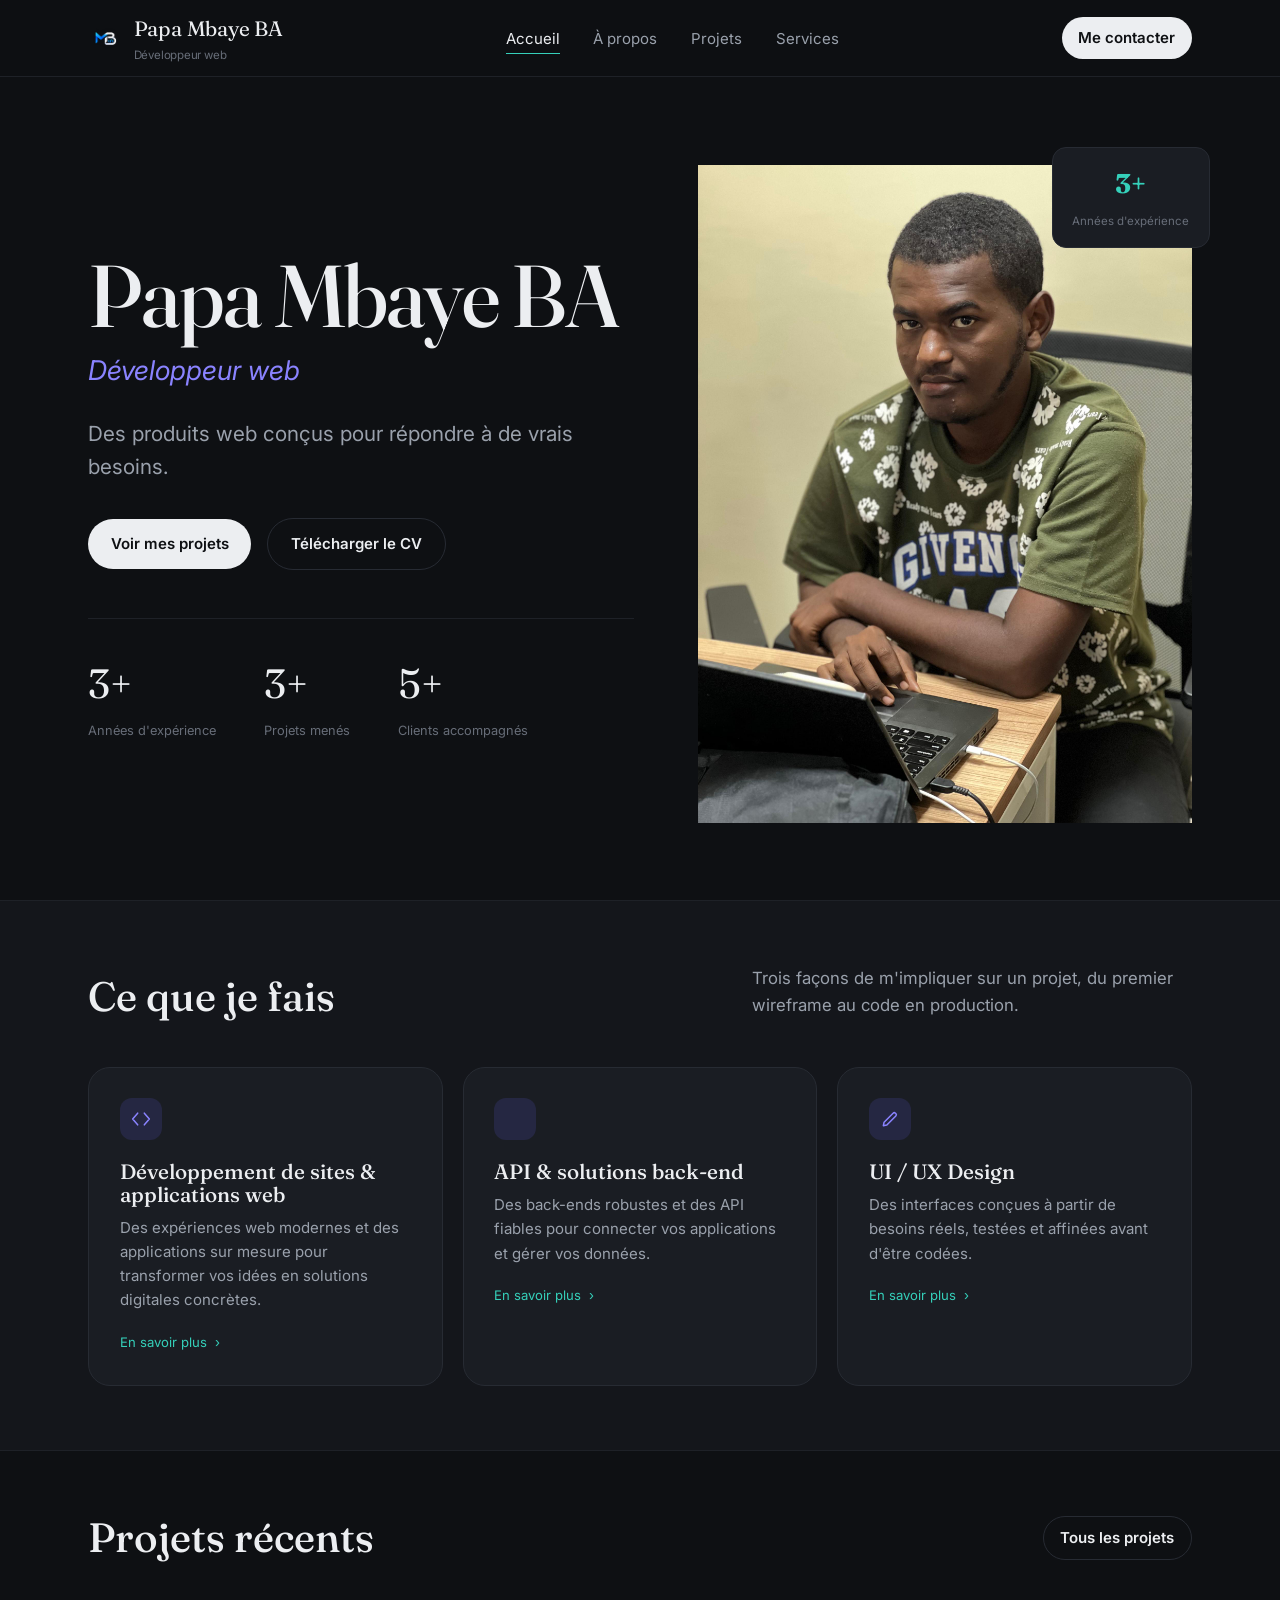
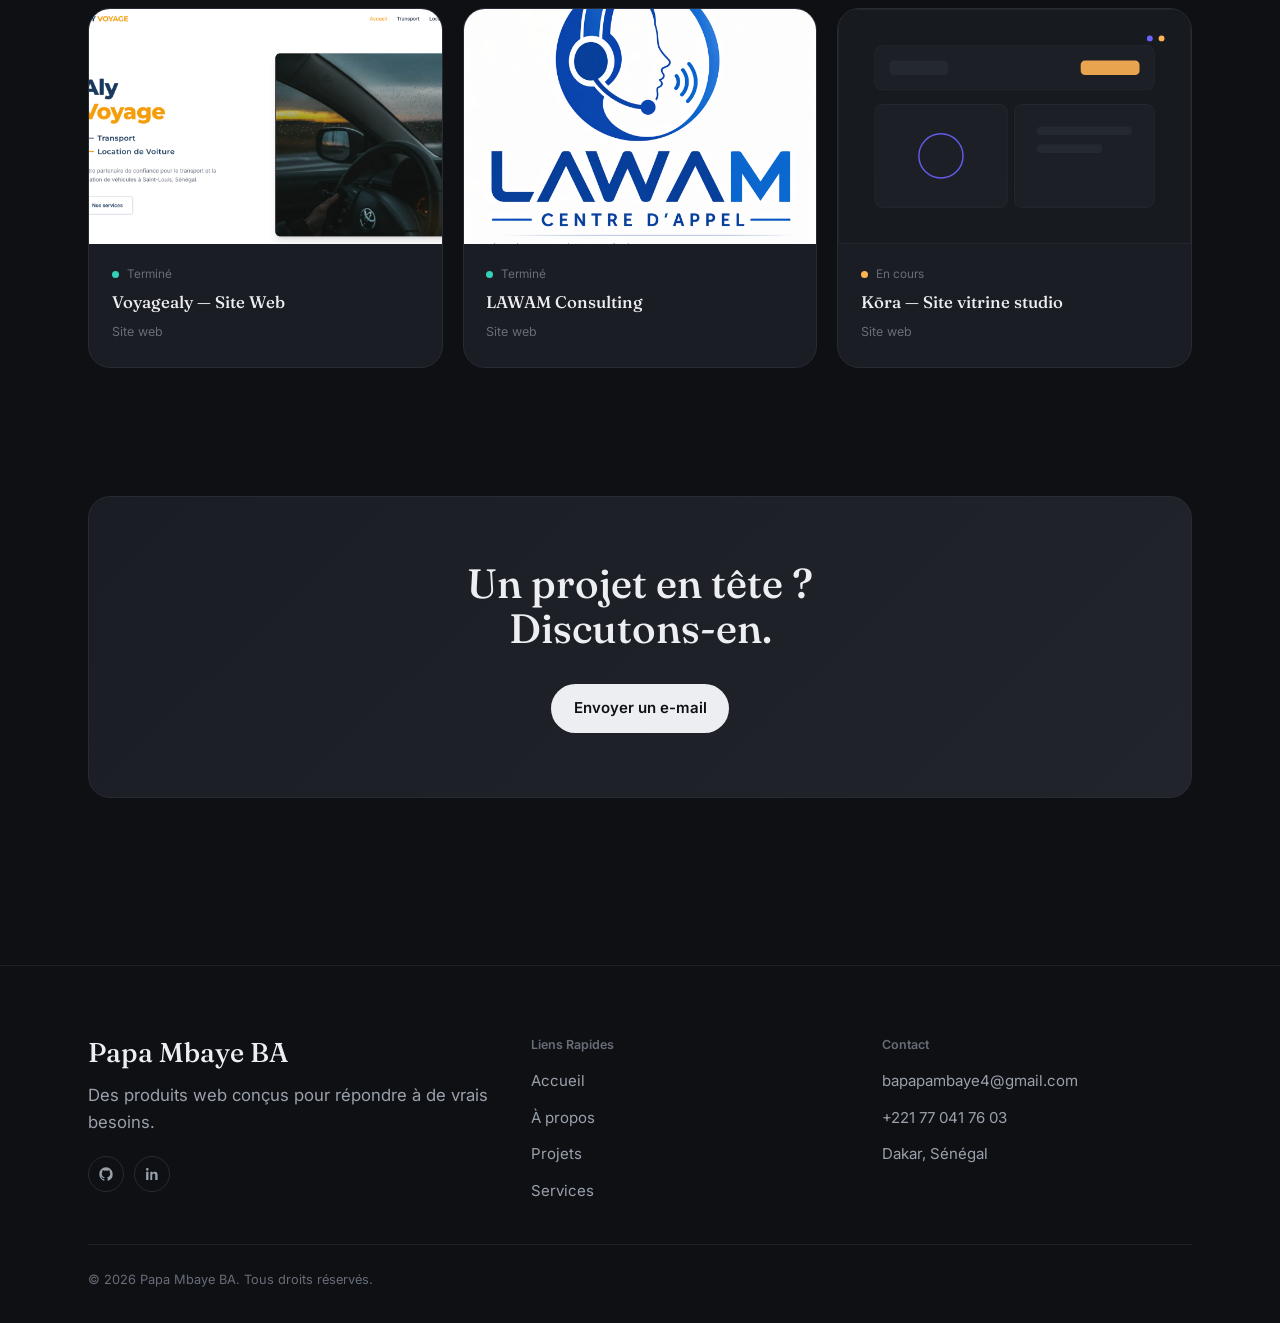
==== index.html @ dae6d700 "Portfolio-v1" ====
<!DOCTYPE html>
<html lang="fr">
<head>
<meta charset="UTF-8">
<meta name="viewport" content="width=device-width, initial-scale=1.0">
<title>Mon Portfolio</title>
<link href="https://fonts.googleapis.com/css2?family=Fraunces:ital,opsz,wght@0,9..144,400;0,9..144,500;1,9..144,500&family=Inter:wght@400;500;600;700&display=swap" rel="stylesheet">
<link rel="stylesheet" href="css/variables.css">
<link rel="stylesheet" href="css/layout.css">
<link rel="stylesheet" href="css/home.css">
</head>
<body>

<a class="visually-hidden" href="#main">Aller au contenu</a>

<header class="site-header">
  <div class="wrap">
    <a class="brand" href="index.html">
      <img src="public/images/logo-dev.png" alt="">
      <span>
        Papa Mbaye BA
        <span class="brand-role">Développeur web</span>
      </span>
    </a>

    <nav class="main-nav" id="main-nav">
      <ul>
        <li><a href="index.html" aria-current="page">Accueil</a></li>
        <li><a href="about.html">À propos</a></li>
        <li><a href="projects.html">Projets</a></li>
        <li><a href="services.html">Services</a></li>
      </ul>
    </nav>

    <div class="header-cta">
      <a class="btn btn-primary btn-small" href="#contact">Me contacter</a>
      <button class="nav-toggle" aria-expanded="false" aria-controls="main-nav" aria-label="Ouvrir le menu">
        <span></span>
      </button>
    </div>
  </div>
</header>

<main id="main">

  <section class="hero">
    <div class="wrap">
      <div class="hero-copy">
        <h1 class="hero-name" data-hero-name>Papa Mbaye BA</h1>
        <p class="hero-role" data-hero-role>Développeur web</p>
        <p class="hero-tagline" data-hero-tagline></p>

        <div class="hero-actions">
          <a class="btn btn-primary" href="projects.html">Voir mes projets</a>
          <a class="btn btn-ghost" href="public/documents/cv.pdf" download>Télécharger le CV</a>
        </div>

        <div class="hero-stats" data-hero-stats></div>
      </div>

      <div class="hero-visual">
        <img src="/public/images/0a696781-56a6-442e-ab1c-92a3f83c998e.JPG" alt="Illustration abstraite représentant le design et le développement d'interfaces">
        <div class="badge">
          <strong data-hero-badge-value>3+</strong>
          <span>Années d'expérience</span>
        </div>
      </div>
    </div>
  </section>

  <section class="section section-alt">
    <div class="wrap">
      <div class="section-head">
        <h2>Ce que je fais</h2>
        <p>Trois façons de m'impliquer sur un projet, du premier wireframe au code en production.</p>
      </div>
      <div class="teaser-grid" data-services-teaser></div>
    </div>
  </section>

  <section class="section">
    <div class="wrap">
      <div class="section-head">
        <h2>Projets récents</h2>
        <a class="btn btn-ghost btn-small" href="projects.html">Tous les projets</a>
      </div>
      <div class="project-grid" data-featured-projects></div>
    </div>
  </section>

  <section class="section" id="contact">
    <div class="wrap">
      <div class="cta-band">
        <h2>Un projet en tête ? Discutons-en.</h2>
        <div class="cta-actions">
          <a class="btn btn-primary" data-contact-email href="#">Envoyer un e-mail</a>
        </div>
      </div>
    </div>
  </section>

</main>

<footer class="site-footer" data-footer>
  <div class="wrap">
    <div class="footer-top">
  <div class="footer-brand">
    <h3 data-footer-name>Papa Mbaye BA</h3>
    <p data-footer-tagline></p>
    <ul class="footer-social" data-footer-social></ul>
  </div>
  <div class="footer-col">
    <h4>Liens Rapides</h4>
    <ul>
      <li><a href="index.html">Accueil</a></li>
      <li><a href="about.html">À propos</a></li>
      <li><a href="projects.html">Projets</a></li>
      <li><a href="services.html">Services</a></li>
    </ul>
  </div>
  <div class="footer-col">
    <h4>Contact</h4>
    <ul>
      <li><a data-footer-email href="#"></a></li>
      <li><a data-footer-phone href="#"></a></li>
      <li><span data-footer-location></span></li>
    </ul>
  </div>
</div>
    <div class="footer-bottom">
      <span>© <span data-footer-year></span> Papa Mbaye BA. Tous droits réservés.</span>
    </div>
  </div>
</footer>

<script src="js/main.js"></script>
<script src="js/home.js"></script>
</body>
</html>
---- css/variables.css ----
:root {
  /* Surfaces */
  --bg: #0e1013;
  --surface: #14161b;
  --surface-2: #1a1d23;
  --surface-3: #21242b;
  --border: #272b33;
  --border-soft: #1e2127;

  /* Text */
  --text: #eceef1;
  --text-muted: #9aa1ac;
  --text-faint: #676d78;

  /* Accents */
  --accent: #6c63ff;
  --accent-strong: #8a83ff;
  --accent-soft: rgba(108, 99, 255, 0.14);
  --teal: #35d0ba;
  --teal-soft: rgba(53, 208, 186, 0.14);
  --amber: #ffb454;
  --amber-soft: rgba(255, 180, 84, 0.14);

  /* Type */
  --font-display: "Fraunces", Georgia, "Times New Roman", serif;
  --font-body: "Inter", -apple-system, BlinkMacSystemFont, "Segoe UI", sans-serif;

  /* Scale */
  --step-1: clamp(0.85rem, 0.82rem + 0.15vw, 0.95rem);
  --step0: clamp(1rem, 0.96rem + 0.2vw, 1.05rem);
  --step1: clamp(1.15rem, 1.1rem + 0.3vw, 1.3rem);
  --step2: clamp(1.4rem, 1.3rem + 0.5vw, 1.7rem);
  --step3: clamp(1.9rem, 1.6rem + 1.2vw, 2.6rem);
  --step4: clamp(2.6rem, 2.1rem + 2.2vw, 4rem);
  --step5: clamp(3.4rem, 2.6rem + 3.6vw, 5.6rem);

  /* Layout */
  --content-width: 1180px;
  --gutter: clamp(1.25rem, 3vw, 3rem);
  --radius-sm: 8px;
  --radius-md: 14px;
  --radius-lg: 22px;

  --ease: cubic-bezier(0.22, 1, 0.36, 1);
}

/* ===========================================================
   Reset
   =========================================================== */
*, *::before, *::after { box-sizing: border-box; }
html { scroll-behavior: smooth; }

@media (prefers-reduced-motion: reduce) {
  html { scroll-behavior: auto; }
  *, *::before, *::after {
    animation-duration: 0.01ms !important;
    animation-iteration-count: 1 !important;
    transition-duration: 0.01ms !important;
    scroll-behavior: auto !important;
  }
}

body {
  margin: 0;
  background: var(--bg);
  color: var(--text);
  font-family: var(--font-body);
  font-size: var(--step0);
  line-height: 1.6;
  -webkit-font-smoothing: antialiased;
}

h1, h2, h3, h4 { margin: 0; font-family: var(--font-display); font-weight: 500; line-height: 1.1; color: var(--text); }
p { margin: 0; }
ul { margin: 0; padding: 0; list-style: none; }
a { color: inherit; text-decoration: none; }
img, svg { display: block; max-width: 100%; }
button { font: inherit; color: inherit; background: none; border: none; cursor: pointer; }

a:focus-visible,
button:focus-visible,
input:focus-visible,
textarea:focus-visible,
select:focus-visible,
[tabindex]:focus-visible {
  outline: 2px solid var(--accent-strong);
  outline-offset: 3px;
  border-radius: 4px;
}

.wrap {
  max-width: var(--content-width);
  margin-inline: auto;
  padding-inline: var(--gutter);
}

.eyebrow {
  display: inline-flex;
  align-items: center;
  gap: 0.5em;
  font-size: var(--step-1);
  color: var(--text-muted);
  font-style: italic;
  font-family: var(--font-display);
}
.eyebrow::before {
  content: "";
  width: 22px;
  height: 1px;
  background: var(--accent);
}

.btn {
  display: inline-flex;
  align-items: center;
  gap: 0.6em;
  padding: 0.85em 1.5em;
  border-radius: 999px;
  font-size: var(--step-1);
  font-weight: 600;
  transition: transform 0.25s var(--ease), background 0.25s var(--ease), border-color 0.25s var(--ease), color .25s var(--ease);
}
.btn-primary {
  background: var(--text);
  color: var(--bg);
}
.btn-primary:hover { transform: translateY(-2px); background: var(--accent-strong); color: #fff; }

.btn-ghost {
  border: 1px solid var(--border);
  color: var(--text);
}
.btn-ghost:hover { border-color: var(--accent-strong); background: var(--accent-soft); }

.btn-small {
  padding: 0.6em 1.1em;
  font-size: var(--step-1);
}

.status-dot {
  width: 7px;
  height: 7px;
  border-radius: 50%;
  display: inline-block;
}

.visually-hidden {
  position: absolute;
  width: 1px; height: 1px;
  overflow: hidden;
  clip: rect(0 0 0 0);
  white-space: nowrap;
}
---- css/layout.css ----
/* ===========================================================
   Site header
   =========================================================== */
.site-header {
  position: sticky;
  top: 0;
  z-index: 100;
  background: rgba(14, 16, 19, 0.82);
  backdrop-filter: blur(14px);
  border-bottom: 1px solid var(--border-soft);
}

.site-header .wrap {
  display: flex;
  align-items: center;
  justify-content: space-between;
  gap: 1.5rem;
  height: 76px;
}

.brand {
  display: flex;
  align-items: center;
  gap: 0.7rem;
  font-family: var(--font-display);
  font-size: var(--step1);
  letter-spacing: -0.01em;
}
.brand img { width: 34px; height: 34px; }
.brand-role {
  display: block;
  font-family: var(--font-body);
  font-size: 0.72rem;
  color: var(--text-faint);
  font-weight: 400;
  margin-top: 1px;
}

.main-nav ul {
  display: flex;
  align-items: center;
  gap: 2.1rem;
}
.main-nav a {
  position: relative;
  font-size: var(--step-1);
  color: var(--text-muted);
  padding-block: 0.3rem;
  transition: color 0.2s var(--ease);
}
.main-nav a::after {
  content: "";
  position: absolute;
  left: 0; right: 100%;
  bottom: -2px;
  height: 1.5px;
  background: var(--accent-strong);
  transition: right 0.28s var(--ease);
}
.main-nav a:hover { color: var(--text); }
.main-nav a:hover::after { right: 0; }
.main-nav a[aria-current="page"] { color: var(--text); }
.main-nav a[aria-current="page"]::after { right: 0; background: var(--teal); }

.header-cta { display: flex; align-items: center; gap: 1rem; }

.nav-toggle {
  display: none;
  width: 40px; height: 40px;
  border: 1px solid var(--border);
  border-radius: 10px;
  align-items: center;
  justify-content: center;
}
.nav-toggle span,
.nav-toggle span::before,
.nav-toggle span::after {
  content: "";
  display: block;
  width: 16px; height: 1.5px;
  background: var(--text);
  position: relative;
  transition: transform 0.25s var(--ease), opacity .2s;
}
.nav-toggle span::before { position: absolute; top: -5px; }
.nav-toggle span::after { position: absolute; top: 5px; }
.nav-toggle[aria-expanded="true"] span { background: transparent; }
.nav-toggle[aria-expanded="true"] span::before { transform: translateY(5px) rotate(45deg); }
.nav-toggle[aria-expanded="true"] span::after { transform: translateY(-5px) rotate(-45deg); }

@media (max-width: 860px) {
  .nav-toggle { display: inline-flex; }
  .main-nav {
    position: fixed;
    inset: 76px 0 0 0;
    background: var(--bg);
    padding: 2rem var(--gutter);
    transform: translateY(-8px);
    opacity: 0;
    pointer-events: none;
    transition: opacity 0.25s var(--ease), transform 0.25s var(--ease);
  }
  .main-nav.is-open { opacity: 1; transform: translateY(0); pointer-events: auto; }
  .main-nav ul { flex-direction: column; align-items: flex-start; gap: 0.4rem; }
  .main-nav a { display: block; padding: 0.9rem 0; font-size: var(--step1); width: 100%; border-bottom: 1px solid var(--border-soft); }
  .header-cta .btn-primary { display: none; }
}

/* ===========================================================
   Site footer
   =========================================================== */
.site-footer {
  border-top: 1px solid var(--border-soft);
  margin-top: clamp(4rem, 8vw, 7rem);
  padding-block: clamp(3rem, 6vw, 4.5rem) 2rem;
}

.footer-top {
  display: grid;
  grid-template-columns: 1.3fr 1fr 1fr;
  gap: 2.5rem;
  padding-bottom: 2.5rem;
  border-bottom: 1px solid var(--border-soft);
}

.footer-brand h3 { font-size: var(--step2); max-width: 22ch; }
.footer-brand p { color: var(--text-muted); margin-top: 0.9rem; max-width: 40ch; }

.footer-col h4 {
  font-family: var(--font-body);
  font-size: 0.78rem;
  color: var(--text-faint);
  font-weight: 600;
  margin-bottom: 1rem;
}
.footer-col ul { display: flex; flex-direction: column; gap: 0.6rem; }
.footer-col a, .footer-col span { color: var(--text-muted); font-size: var(--step-1); }
.footer-col a:hover { color: var(--text); }
.footer-col-spaced { margin-top: 1.6rem; }

.footer-bottom {
  display: flex;
  justify-content: space-between;
  align-items: center;
  padding-top: 1.6rem;
  color: var(--text-faint);
  font-size: 0.8rem;
  flex-wrap: wrap;
  gap: 0.8rem;
}

.footer-social {
  display: flex;
  flex-direction: row;
  gap: 0.6rem;
  margin-top: 1.3rem;
}
.footer-social a {
  width: 36px; height: 36px;
  border-radius: 50%;
  border: 1px solid var(--border);
  display: flex;
  align-items: center;
  justify-content: center;
  color: var(--text-muted);
  transition: all 0.2s var(--ease);
}
.footer-social a:hover { color: var(--text); border-color: var(--accent-strong); background: var(--accent-soft); }
.footer-social svg { width: 16px; height: 16px; }

@media (max-width: 760px) {
  .footer-top { grid-template-columns: 1fr; gap: 2rem; }
}

/* ===========================================================
   Section spacing (shared across all pages)
   =========================================================== */
.section { padding-block: clamp(2.5rem, 5vw, 4rem); }
.section-alt { background: var(--surface); border-block: 1px solid var(--border-soft); }

/* ===========================================================
   Closing CTA band (shared across all pages)
   =========================================================== */
.cta-band {
  border-radius: var(--radius-lg);
  background: linear-gradient(135deg, var(--surface-2), var(--surface-3));
  border: 1px solid var(--border);
  padding: clamp(2.5rem, 6vw, 4rem);
  display: flex;
  flex-direction: column;
  align-items: center;
  text-align: center;
  gap: 1.6rem;
}
.cta-band h2 { font-size: var(--step3); max-width: 20ch; }
.cta-band .cta-actions { display: flex; justify-content: center; gap: 1rem; flex-wrap: wrap; }
---- css/home.css ----
/* ===========================================================
   Hero
   =========================================================== */
.hero {
  padding-block: clamp(3rem, 7vw, 5.5rem) clamp(3rem, 6vw, 5rem);
}
.hero .wrap {
  display: grid;
  grid-template-columns: 1.05fr 0.95fr;
  gap: clamp(2rem, 5vw, 4rem);
  align-items: center;
}

.hero-copy .eyebrow { margin-bottom: 1.4rem; }

.hero-name {
  font-size: var(--step5);
  letter-spacing: -0.02em;
}
.hero-role {
  font-size: var(--step2);
  color: var(--accent-strong);
  font-style: italic;
  margin-top: 0.35rem;
}

.hero-tagline {
  margin-top: 1.5rem;
  max-width: 46ch;
  color: var(--text-muted);
  font-size: var(--step1);
}

.hero-actions {
  display: flex;
  align-items: center;
  gap: 1rem;
  margin-top: 2.2rem;
  flex-wrap: wrap;
}

.hero-stats {
  display: flex;
  gap: clamp(1.6rem, 4vw, 3rem);
  margin-top: 3rem;
  padding-top: 2rem;
  border-top: 1px solid var(--border-soft);
}
.hero-stats .stat-value {
  font-family: var(--font-display);
  font-size: var(--step3);
  color: var(--text);
  display: block;
}
.hero-stats .stat-label {
  font-size: 0.8rem;
  color: var(--text-faint);
  margin-top: 0.25rem;
  display: block;
}

.hero-visual { position: relative; }
.hero-visual img { width: 100%; height: auto; }
.hero-visual .badge {
  position: absolute;
  top: -18px;
  right: -18px;
  background: var(--surface-2);
  border: 1px solid var(--border);
  border-radius: var(--radius-md);
  padding: 0.9rem 1.2rem;
  text-align: center;
}
.hero-visual .badge strong {
  display: block;
  font-family: var(--font-display);
  font-size: var(--step2);
  color: var(--teal);
}
.hero-visual .badge span { font-size: 0.72rem; color: var(--text-faint); }

@media (max-width: 900px) {
  .hero .wrap { grid-template-columns: 1fr; }
  .hero-visual { order: -1; max-width: 420px; margin-inline: auto; }
  .hero-stats { flex-wrap: wrap; row-gap: 1.4rem; }
}

/* ===========================================================
   Section shell shared across home sections
   =========================================================== */
.section { padding-block: clamp(2.5rem, 5vw, 4rem); }
.section-alt { background: var(--surface); border-block: 1px solid var(--border-soft); }

.section-head {
  display: flex;
  justify-content: space-between;
  align-items: flex-end;
  gap: 2rem;
  margin-bottom: clamp(2rem, 4vw, 3rem);
}
.section-head h2 { font-size: var(--step3); max-width: 18ch; }
.section-head p { color: var(--text-muted); max-width: 40ch; }

/* ===========================================================
   Services teaser
   =========================================================== */
.teaser-grid {
  display: grid;
  grid-template-columns: repeat(3, 1fr);
  gap: 1.25rem;
}
.teaser-card {
  background: var(--surface-2);
  border: 1px solid var(--border);
  border-radius: var(--radius-lg);
  padding: 1.9rem;
  transition: border-color 0.25s var(--ease), transform 0.25s var(--ease);
}
.teaser-card:hover { border-color: var(--accent); transform: translateY(-4px); }
.teaser-icon {
  width: 42px; height: 42px;
  border-radius: 12px;
  display: flex; align-items: center; justify-content: center;
  background: var(--accent-soft);
  color: var(--accent-strong);
  margin-bottom: 1.3rem;
}
.teaser-card h3 { font-size: var(--step1); margin-bottom: 0.6rem; }
.teaser-card p { color: var(--text-muted); font-size: var(--step-1); }
.teaser-card .teaser-link {
  display: inline-flex;
  align-items: center;
  gap: 0.4em;
  margin-top: 1.2rem;
  font-size: 0.82rem;
  color: var(--teal);
}

/* ===========================================================
   Featured projects
   =========================================================== */
.project-grid {
  display: grid;
  grid-template-columns: repeat(3, 1fr);
  gap: 1.25rem;
}
.project-card {
  background: var(--surface-2);
  border: 1px solid var(--border);
  border-radius: var(--radius-lg);
  overflow: hidden;
  transition: transform 0.25s var(--ease), border-color 0.25s var(--ease);
}
.project-card:hover { transform: translateY(-4px); border-color: var(--border); }
.project-card .thumb { aspect-ratio: 3/2; background: var(--surface-3); }
.project-card .thumb img { width: 100%; height: 100%; object-fit: cover; }
.project-card .body { padding: 1.3rem 1.4rem 1.5rem; }
.project-card .status-row {
  display: flex; align-items: center; gap: 0.5rem;
  font-size: 0.74rem; color: var(--text-faint); margin-bottom: 0.6rem;
}
.project-card h3 { font-size: var(--step0); margin-bottom: 0.3rem; }
.project-card .cat { font-size: 0.78rem; color: var(--text-faint); }

/* ===========================================================
   Closing CTA
   =========================================================== */
.cta-band {
  border-radius: var(--radius-lg);
  background: linear-gradient(135deg, var(--surface-2), var(--surface-3));
  border: 1px solid var(--border);
  padding: clamp(2.5rem, 6vw, 4rem);
  display: flex;
  justify-content: space-between;
  align-items: center;
  gap: 2rem;
  flex-wrap: wrap;
}
.cta-band h2 { font-size: var(--step3); max-width: 20ch; }
.cta-band .cta-actions { display: flex; gap: 1rem; flex-wrap: wrap; }

@media (max-width: 860px) {
  .teaser-grid, .project-grid { grid-template-columns: 1fr; }
}
@media (min-width: 861px) and (max-width: 1080px) {
  .teaser-grid, .project-grid { grid-template-columns: repeat(2, 1fr); }
}
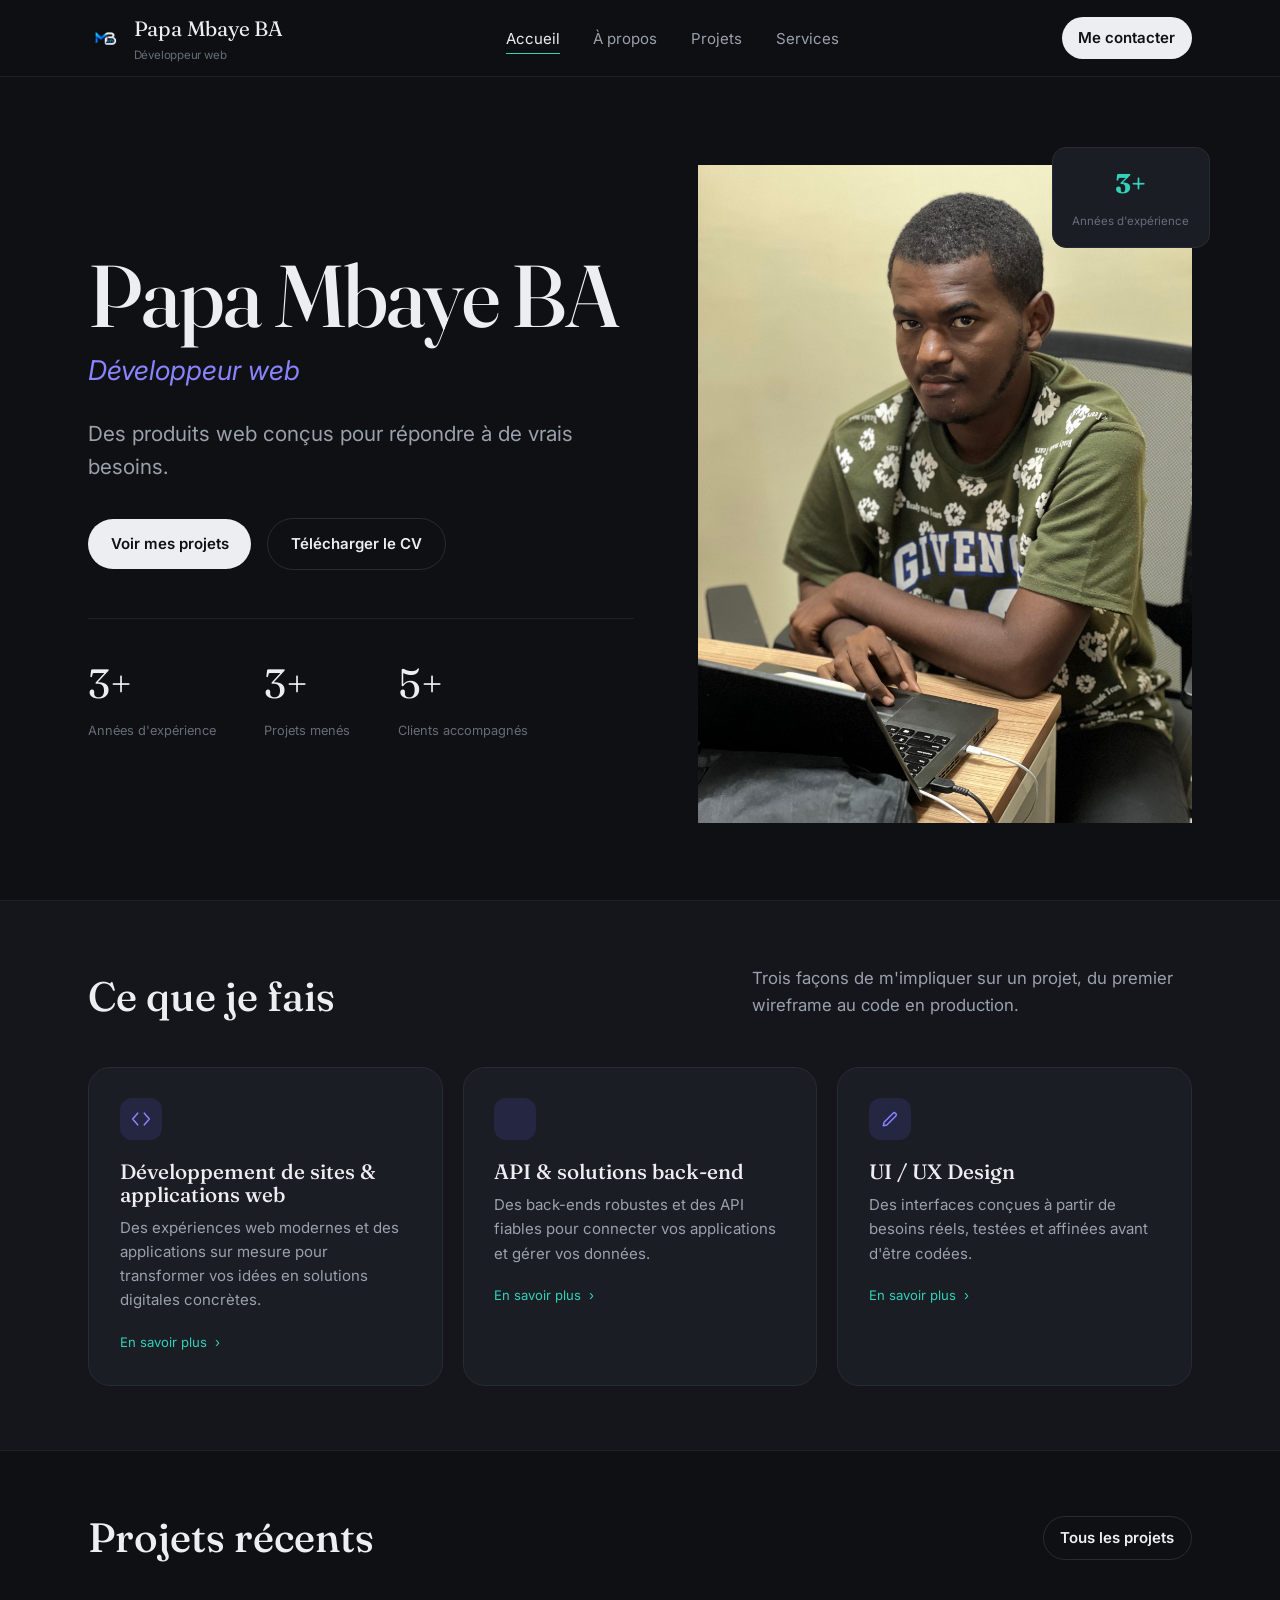
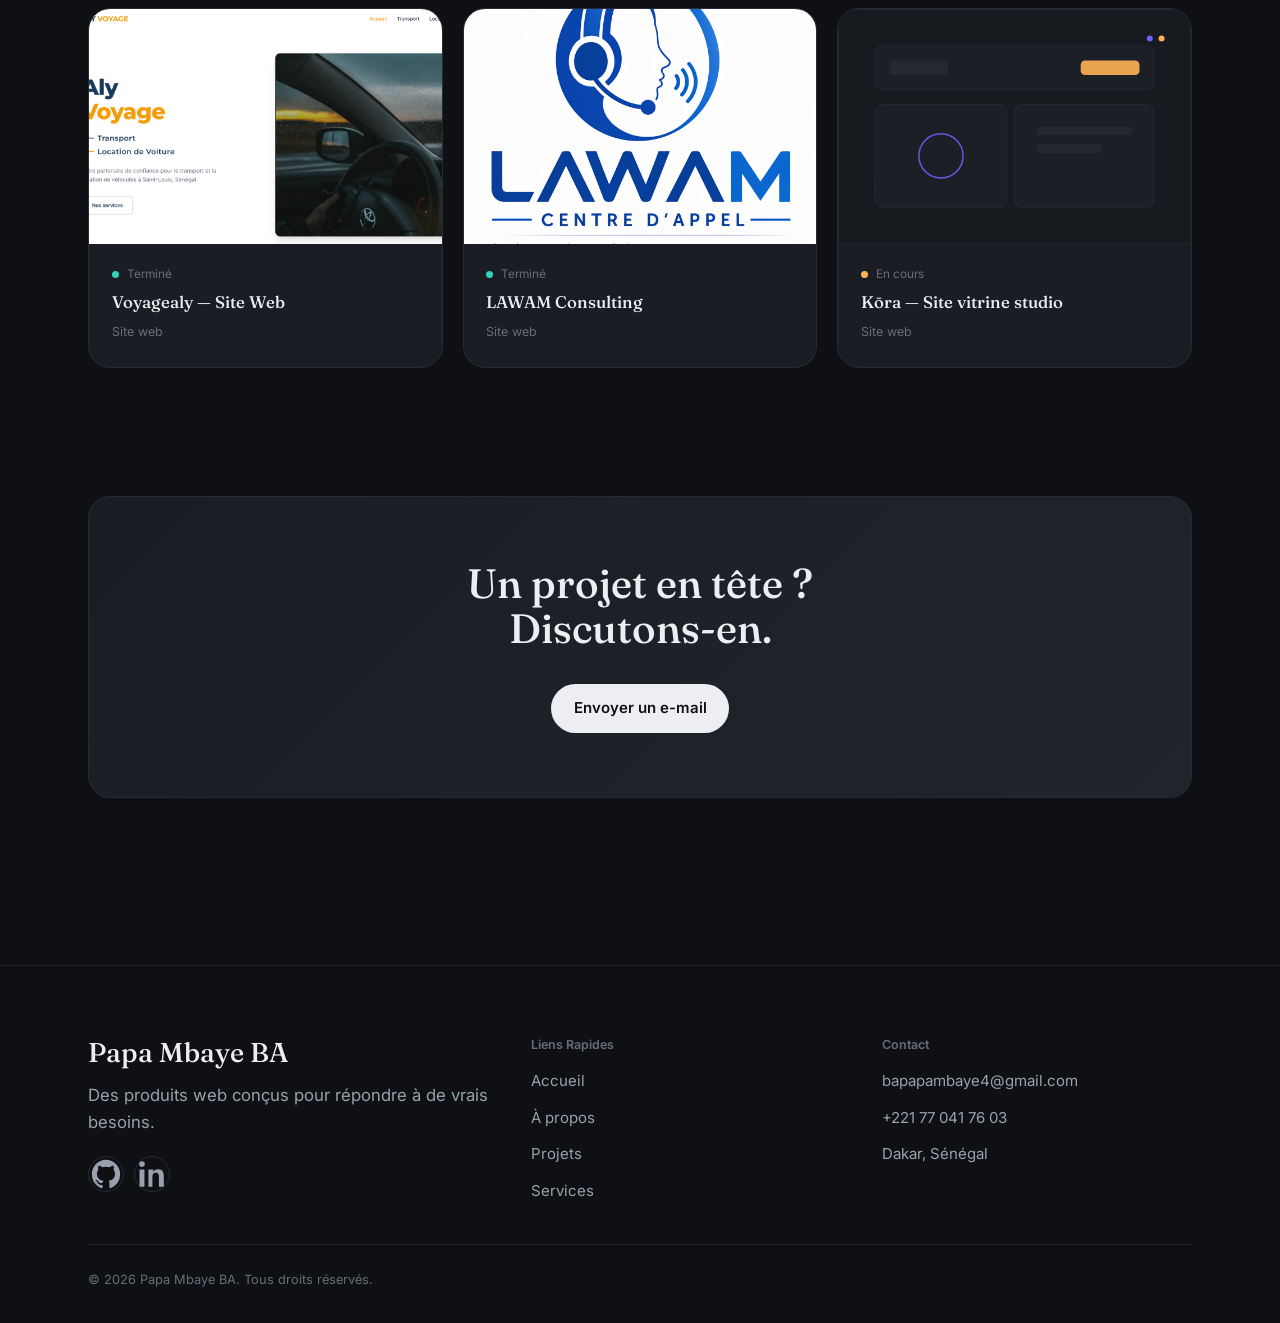
==== commit 99d0793a: "Protfolio-v1" ====
--- a/index.html
+++ b/index.html
@@ -59,7 +59,7 @@
       </div>
 
       <div class="hero-visual">
-        <img src="/public/images/0a696781-56a6-442e-ab1c-92a3f83c998e.JPG" alt="Illustration abstraite représentant le design et le développement d'interfaces">
+        <img src="public/images/0a696781-56a6-442e-ab1c-92a3f83c998e.png" alt="Illustration abstraite représentant le design et le développement d'interfaces">
         <div class="badge">
           <strong data-hero-badge-value>3+</strong>
           <span>Années d'expérience</span>
--- a/css/layout.css
+++ b/css/layout.css
@@ -166,7 +166,7 @@
   transition: all 0.2s var(--ease);
 }
 .footer-social a:hover { color: var(--text); border-color: var(--accent-strong); background: var(--accent-soft); }
-.footer-social svg { width: 16px; height: 16px; }
+.footer-social svg { width: 40px; height: 40px; }
 
 @media (max-width: 760px) {
   .footer-top { grid-template-columns: 1fr; gap: 2rem; }
